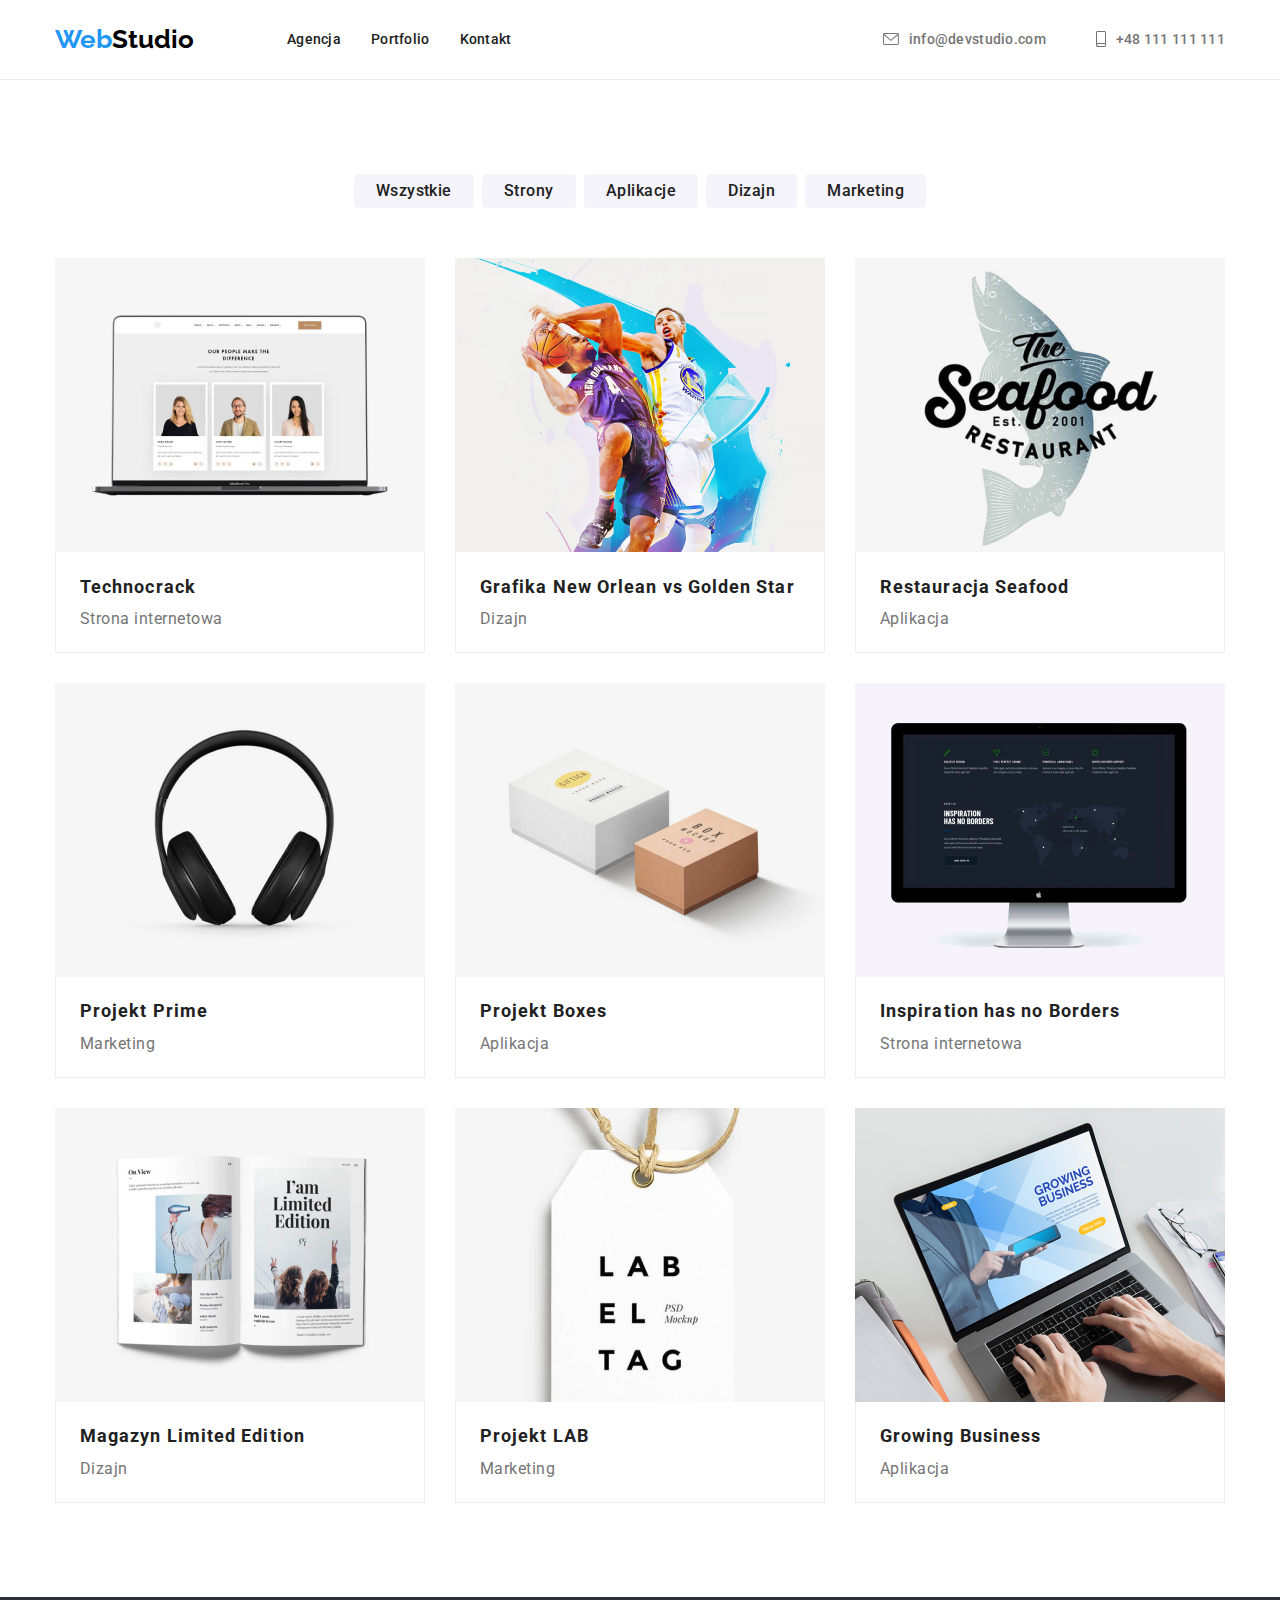
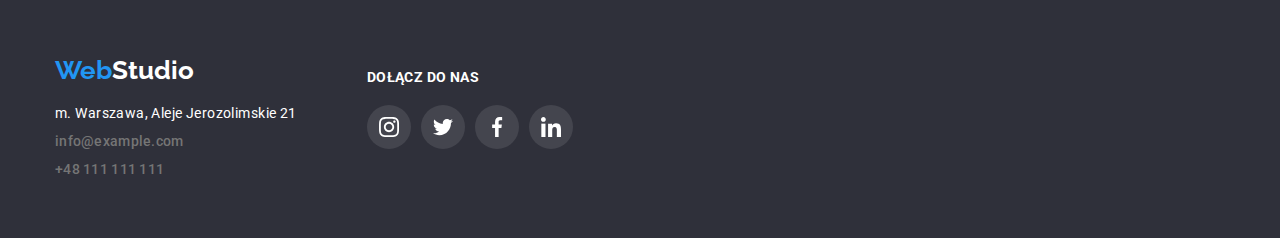
==== portfolio.html @ 6f0b55aa "added all the code from las homework, and finished some tasks" ====
<!DOCTYPE html>
<html lang="en">
  <head>
    <meta charset="UTF-8" />
    <meta http-equiv="X-UA-Compatible" content="IE=edge" />
    <meta name="viewport" content="width=device-width, initial-scale=1.0" />
    <title>Document</title>
    <link rel="stylesheet" href="./css/normalise.css" />
    <link rel="stylesheet" href="./css/styles.css" />
    <link rel="preconnect" href="https://fonts.googleapis.com" />
    <link rel="preconnect" href="https://fonts.gstatic.com" crossorigin />
    <link
      href="https://fonts.googleapis.com/css2?family=Raleway:wght@700&family=Roboto:wght@400;500;700;900&display=swap"
      rel="stylesheet"
    />
  </head>
  <body>
    <header>
      <section class="main-section">
        <div class="container">
          <div class="main-flex">
            <div class="logo-link-wraper">
              <div class="logo">
                <a href="./index.html" class="link">
                  <span class="web">Web</span
                  ><span class="webstudio">Studio</span></a
                >
              </div>
              <nav class="navigation">
                <ul class="movement-links">
                  <li><a href="/agencja">Agencja</a></li>
                  <li><a href="./portfolio.html">Portfolio</a></li>
                  <li><a href="/kontakt"> Kontakt</a></li>
                </ul>
              </nav>
            </div>
            <div class="contact-wrapper">
              <ul class="contacts">
                <li class="mail">
                  <a class="contatcs-width" href="mailto:info@devstudio.com">
                    <svg class="mail-icon" height="12px">
                      <use href="./images/icons.svg#icon-envelope"></use>
                    </svg>
                    <span>info@devstudio.com</span>
                  </a>
                </li>
                <li class="phone">
                  <a class="contatcs-width" href="tel:+48111111111">
                    <svg class="phone-icon" width="10px" height="16px">
                      <use href="./images/icons.svg#icon-smartphone"></use>
                    </svg>
                    <span>+48 111 111 111</span></a
                  >
                </li>
              </ul>
            </div>
          </div>
        </div>
      </section>
    </header>

    <main>
      <div class="container">
        <ul class="portfolio-buttons">
          <li><button type="button">Wszystkie</button></li>
          <li><button type="button">Strony</button></li>
          <li><button type="button">Aplikacje</button></li>
          <li><button type="button">Dizajn</button></li>
          <li><button type="button">Marketing</button></li>
        </ul>
        <ul class="project-list">
          <li>
            <figure>
              <div class="project-list-container">
                <img
                  src="./images/portfolio1.jpg"
                  alt=""
                  width="370"
                  height="294"
                />
                <div class="project-list-overlay">
                  <span class="project-list-text">
                    Technocrack jest popularną platformą wykorzystywaną do
                    rozpowszechniania koronawirusa. Firmy wykorzystują tę
                    platformę do celów szpiegowskich i ataków na
                    niezabezpieczone serwery konkurencji
                  </span>
                </div>
              </div>
              <figcaption>
                <div class="project-box">
                  <h4>Technocrack</h4>
                  <p>Strona internetowa</p>
                </div>
              </figcaption>
            </figure>
          </li>
          <li>
            <figure>
              <img
                src="./images/portfolio2.jpg"
                alt=""
                width="370"
                height="294"
              />
              <figcaption>
                <div class="project-box">
                  <h4>Grafika New Orlean vs Golden Star</h4>
                  <p>Dizajn</p>
                </div>
              </figcaption>
            </figure>
          </li>
          <li>
            <figure>
              <img
                src="./images/portfolio3.jpg"
                alt=""
                width="370"
                height="294"
              />
              <figcaption>
                <div class="project-box">
                  <h4>Restauracja Seafood</h4>
                  <p>Aplikacja</p>
                </div>
              </figcaption>
            </figure>
          </li>
          <li>
            <figure>
              <img
                src="./images/portfolio4.jpg"
                alt=""
                width="370"
                height="294"
              />
              <figcaption>
                <div class="project-box">
                  <h4>Projekt Prime</h4>
                  <p>Marketing</p>
                </div>
              </figcaption>
            </figure>
          </li>
          <li>
            <figure>
              <img
                src="./images/portfolio5.jpg"
                alt=""
                width="370"
                height="294"
              />
              <figcaption>
                <div class="project-box">
                  <h4>Projekt Boxes</h4>
                  <p>Aplikacja</p>
                </div>
              </figcaption>
            </figure>
          </li>
          <li>
            <figure>
              <img
                src="./images/portfolio6.jpg"
                alt=""
                width="370"
                height="294"
              />
              <figcaption>
                <div class="project-box">
                  <h4>Inspiration has no Borders</h4>
                  <p>Strona internetowa</p>
                </div>
              </figcaption>
            </figure>
          </li>
          <li>
            <figure>
              <img
                src="./images/portfolio7.jpg"
                alt=""
                width="370"
                height="294"
              />
              <figcaption>
                <div class="project-box">
                  <h4>Magazyn Limited Edition</h4>
                  <p>Dizajn</p>
                </div>
              </figcaption>
            </figure>
          </li>
          <li>
            <figure>
              <img
                src="./images/portfolio8.jpg"
                alt=""
                width="370"
                height="294"
              />
              <figcaption>
                <div class="project-box">
                  <h4>Projekt LAB</h4>
                  <p>Marketing</p>
                </div>
              </figcaption>
            </figure>
          </li>
          <li>
            <figure>
              <img
                src="./images/portfolio9.jpg"
                alt=""
                width="370"
                height="294"
              />
              <figcaption>
                <div class="project-box">
                  <h4>Growing Business</h4>
                  <p>Aplikacja</p>
                </div>
              </figcaption>
            </figure>
          </li>
        </ul>
      </div>
    </main>

    <footer>
      <section class="contact-section">
        <div class="container">
          <div class="contacts-bellow-wrapper footer-flex">
            <div>
              <a href="./index.html" class="link">
                <span class="web">Web</span
                ><span class="webstudio2">Studio</span></a
              >
              <ul class="contacts-bellow">
                <li><address>m. Warszawa, Aleje Jerozolimskie 21</address></li>
                <li class="contacts-bellow-padding">
                  <a href="mailto:info@example.com">info@example.com</a>
                </li>
                <li class="contacts-bellow-padding">
                  <a href="tel:+48111111111">+48 111 111 111</a>
                </li>
              </ul>
            </div>
            <div class="social-bellow">
              <h4 class="join-us">Dołącz do nas</h4>
              <ul class="social-media-bellow">
                <li>
                  <svg width="44px" height="44px">
                    <use
                      x="12"
                      y="12"
                      href="./images/icons.svg#icon-instagram"
                      width="20px"
                      height="20px"
                    ></use>
                  </svg>
                </li>
                <li>
                  <svg width="44px" height="44px">
                    <use
                      x="12"
                      y="12"
                      href="./images/icons.svg#icon-twitter"
                      width="20px"
                      height="20px"
                    ></use>
                  </svg>
                </li>
                <li>
                  <svg width="44px" height="44px">
                    <use
                      x="12"
                      y="12"
                      href="./images/icons.svg#icon-facebook"
                      width="20px"
                      height="20px"
                    ></use>
                  </svg>
                </li>
                <li>
                  <svg width="44px" height="44px">
                    <use
                      x="12"
                      y="12"
                      href="./images/icons.svg#icon-linkedin"
                      width="20px"
                      height="20px"
                    ></use>
                  </svg>
                </li>
              </ul>
            </div>
          </div>
        </div>
      </section>
    </footer>
  </body>
</html>
---- css/normalise.css ----
/*! modern-normalize v1.1.0 | MIT License | https://github.com/sindresorhus/modern-normalize */

/*
Document
========
*/

/**
Use a better box model (opinionated).
*/

*,
::before,
::after {
  box-sizing: border-box;
}

/**
Use a more readable tab size (opinionated).
*/

html {
  -moz-tab-size: 4;
  tab-size: 4;
}

/**
1. Correct the line height in all browsers.
2. Prevent adjustments of font size after orientation changes in iOS.
*/

html {
  line-height: 1.15; /* 1 */
  -webkit-text-size-adjust: 100%; /* 2 */
}

/*
Sections
========
*/

/**
Remove the margin in all browsers.
*/

body {
  margin: 0;
}

/**
Improve consistency of default fonts in all browsers. (https://github.com/sindresorhus/modern-normalize/issues/3)
*/

body {
  font-family: system-ui, -apple-system,
    /* Firefox supports this but not yet `system-ui` */ "Segoe UI", Roboto,
    Helvetica, Arial, sans-serif, "Apple Color Emoji", "Segoe UI Emoji";
}

/*
Grouping content
================
*/

/**
1. Add the correct height in Firefox.
2. Correct the inheritance of border color in Firefox. (https://bugzilla.mozilla.org/show_bug.cgi?id=190655)
*/

hr {
  height: 0; /* 1 */
  color: inherit; /* 2 */
}

/*
Text-level semantics
====================
*/

/**
Add the correct text decoration in Chrome, Edge, and Safari.
*/

abbr[title] {
  text-decoration: underline dotted;
}

/**
Add the correct font weight in Edge and Safari.
*/

b,
strong {
  font-weight: bolder;
}

/**
1. Improve consistency of default fonts in all browsers. (https://github.com/sindresorhus/modern-normalize/issues/3)
2. Correct the odd 'em' font sizing in all browsers.
*/

code,
kbd,
samp,
pre {
  font-family: ui-monospace, SFMono-Regular, Consolas, "Liberation Mono", Menlo,
    monospace; /* 1 */
  font-size: 1em; /* 2 */
}

/**
Add the correct font size in all browsers.
*/

small {
  font-size: 80%;
}

/**
Prevent 'sub' and 'sup' elements from affecting the line height in all browsers.
*/

sub,
sup {
  font-size: 75%;
  line-height: 0;
  position: relative;
  vertical-align: baseline;
}

sub {
  bottom: -0.25em;
}

sup {
  top: -0.5em;
}

/*
Tabular data
============
*/

/**
1. Remove text indentation from table contents in Chrome and Safari. (https://bugs.chromium.org/p/chromium/issues/detail?id=999088, https://bugs.webkit.org/show_bug.cgi?id=201297)
2. Correct table border color inheritance in all Chrome and Safari. (https://bugs.chromium.org/p/chromium/issues/detail?id=935729, https://bugs.webkit.org/show_bug.cgi?id=195016)
*/

table {
  text-indent: 0; /* 1 */
  border-color: inherit; /* 2 */
}

/*
Forms
=====
*/

/**
1. Change the font styles in all browsers.
2. Remove the margin in Firefox and Safari.
*/

button,
input,
optgroup,
select,
textarea {
  font-family: inherit; /* 1 */
  font-size: 100%; /* 1 */
  line-height: 1.15; /* 1 */
  margin: 0; /* 2 */
}

/**
Remove the inheritance of text transform in Edge and Firefox.
1. Remove the inheritance of text transform in Firefox.
*/

button,
select {
  /* 1 */
  text-transform: none;
}

/**
Correct the inability to style clickable types in iOS and Safari.
*/

button,
[type="button"],
[type="reset"],
[type="submit"] {
  -webkit-appearance: button;
}

/**
Remove the inner border and padding in Firefox.
*/

::-moz-focus-inner {
  border-style: none;
  padding: 0;
}

/**
Restore the focus styles unset by the previous rule.
*/

:-moz-focusring {
  outline: 1px dotted ButtonText;
}

/**
Remove the additional ':invalid' styles in Firefox.
See: https://github.com/mozilla/gecko-dev/blob/2f9eacd9d3d995c937b4251a5557d95d494c9be1/layout/style/res/forms.css#L728-L737
*/

:-moz-ui-invalid {
  box-shadow: none;
}

/**
Remove the padding so developers are not caught out when they zero out 'fieldset' elements in all browsers.
*/

legend {
  padding: 0;
}

/**
Add the correct vertical alignment in Chrome and Firefox.
*/

progress {
  vertical-align: baseline;
}

/**
Correct the cursor style of increment and decrement buttons in Safari.
*/

::-webkit-inner-spin-button,
::-webkit-outer-spin-button {
  height: auto;
}

/**
1. Correct the odd appearance in Chrome and Safari.
2. Correct the outline style in Safari.
*/

[type="search"] {
  -webkit-appearance: textfield; /* 1 */
  outline-offset: -2px; /* 2 */
}

/**
Remove the inner padding in Chrome and Safari on macOS.
*/

::-webkit-search-decoration {
  -webkit-appearance: none;
}

/**
1. Correct the inability to style clickable types in iOS and Safari.
2. Change font properties to 'inherit' in Safari.
*/

::-webkit-file-upload-button {
  -webkit-appearance: button; /* 1 */
  font: inherit; /* 2 */
}

/*
Interactive
===========
*/

/*
Add the correct display in Chrome and Safari.
*/

summary {
  display: list-item;
}
---- css/styles.css ----
:root {
  --brand-color: #212121;
  --background-color: #ffffff;
  --background-color2: #2f303a;
  --icon-color: #757575;
  --hover-color: #2196f3;
  --background-color3: #f5f4fa;
  --clients-color: #afb1b8;
  --icon-bellow: rgba(255, 255, 255, 1);
}
body {
  font-family: "Roboto", sans-serif;
  color: #212121;
}
.container {
  /* box-sizing: border-box;
      display: flex; */
  max-width: 1200px;
  width: 100%;
  align-items: center;
  margin: 0 auto;
  padding: 0 15px;
}
.web {
  color: #2196f3;
  font-family: "Raleway";
  font-style: normal;
  font-weight: 700;
  font-size: 26px;
  line-height: 100%;
}
.webstudio {
  font-family: "Raleway";
  font-style: normal;
  font-weight: 700;
  font-size: 26px;
  line-height: 100%;
  color: #000000;
}
.webstudio2 {
  font-family: "Raleway";
  font-style: normal;
  font-weight: 700;
  font-size: 26px;
  line-height: 100%;
  color: #ffffff;
}
.link {
  text-decoration: none;
}
.main-section {
  background-color: var(--background-color);
  display: flex;
  align-items: center;
  justify-content: space-around;
  /* position: absolute;
        width: 1600px;
        height: 80px;
        left: 0px;
        top: 0px; */
  border-bottom: 1px solid #ececec;
  width: 100%;
  height: 80px;
}

.order-section {
  background-color: var(--background-color2);
  background-image: linear-gradient(
    rgba(47, 48, 58, 0.4),
    rgba(255, 255, 255, 0)
  );
  background-image: url(../images/background-img.jpg);
  width: 1600px;
  margin: 0 auto;
}
.lorem-ipsum-section {
  background-color: var(--background-color);
  width: 100%;
}

.what-we-do-section {
  background-color: var(--background-color);
}
.team-section {
  background-color: var(--background-color3);
}
.contact-section {
  background-color: var(--background-color2);
  width: 100%;
}
.navigation {
  display: flex;
}
.movement-links {
  display: flex;
  width: 254px;
  gap: 30px;

  padding-left: 93px;
  box-sizing: content-box;
}

.movement-links a {
  text-decoration: none;
  font-weight: 500;
  font-size: 14px;
  line-height: 100%;
  letter-spacing: 0.02em;
  color: #212121;
}
.movement-links li {
  list-style-type: none;
}
.movement-links a:hover {
  color: #2196f3;
}

.contacts {
  display: flex;
  gap: 50px;
  width: auto;
  padding-left: 0px;
}
.contacts a {
  text-decoration: none;
  font-weight: 500;
  font-size: 14px;
  line-height: 100%;
  letter-spacing: 0.02em;
  color: #757575;
  display: flex;
  align-items: center;
}

.contacts address {
  font-size: 14px;
  line-height: 146%;
  /* or 171% */

  letter-spacing: 0.03em;

  color: #ffffff;
}
.contacts li {
  list-style-type: none;
}
.contacts a:hover {
  color: #2196f3;
}
.contacts a:hover svg {
  --color1: var(--hover-color);
  --color2: var(--hover-color);
}
.order-class {
  height: 600px;
  display: flex;
  flex-direction: column;
  align-items: center;
  justify-content: center;
}
.order-section h1 {
  font-weight: 900;
  font-size: 44px;
  line-height: 116%;
  /* or 136% */

  text-align: center;
  letter-spacing: 0.06em;
  text-transform: uppercase;
  width: 696px;
  color: #ffffff;

  box-sizing: content-box;
  margin-top: 0px;
  margin-bottom: 0px;
  padding-bottom: 30px;
}
.order-section button {
  width: 200px;
  height: 50px;

  background: #2196f3;
  box-shadow: 0px 4px 4px rgba(0, 0, 0, 0.15);
  border-radius: 4px;
  font-weight: 700;
  font-size: 16px;
  line-height: 160%;
  /* identical to box height, or 188% */

  letter-spacing: 0.06em;
  color: #ffffff;
  cursor: pointer;
  font-family: "Roboto", sans-serif;

  border: none;
}
.order-section button:hover {
  background-color: #757575;
  color: #000000;
}
.lorem-ipsum {
  display: flex;
  justify-content: space-between;
  padding-left: 0px;
  margin-top: 94px;
  margin-bottom: 94px;
}
.lorem-svg {
  width: 270px;
  height: 120px;
  background-color: #f5f4fa;
  display: flex;
  justify-content: center;
  align-items: center;
}

.lorem-ipsum h4 {
  font-weight: 700;
  font-size: 14px;
  line-height: 100%;
  letter-spacing: 0.03em;
  text-transform: uppercase;
}
.lorem-ipsum p {
  font-size: 14px;
  line-height: 146%;
  /* or 171% */

  letter-spacing: 0.03em;

  color: #757575;
}
.lorem-ipsum li {
  list-style-type: none;
  width: 270px;
}
.what-we-do-wrapper {
  padding-bottom: 94px;
}
.what-we-do {
  font-weight: 700;
  font-size: 36px;
  line-height: 100%;
  text-align: center;
  letter-spacing: 0.03em;
  margin-top: 0px;
  margin-bottom: 0px;
  padding-bottom: 50px;
}
.pictures-what-we-do {
  display: flex;
  flex-direction: row;
  width: 1170px;
  justify-content: space-between;
  padding-left: 0px;
}
.pictures-what-we-do li {
  list-style-type: none;
}
.pictures-what-we-do-box {
  position: relative;
}
.pictures-what-we-do-box > img {
  display: block;
}
.pictures-what-we-do-desrciption {
  display: flex;
  position: absolute;
  background: rgba(47, 48, 58, 0.8);
  justify-content: center;
  align-items: center;
  width: 100%;

  bottom: 0;
}
.pictures-what-we-do-desrciption h5 {
  color: #ffffff;
  letter-spacing: 0.03em;
  font-weight: 700;
  font-size: 14px;
  line-height: 16px;
  text-transform: uppercase;
  margin-top: 27px;
  margin-bottom: 27px;
}
.team-wrapper {
  padding-top: 94px;
  padding-bottom: 94px;
}
.team {
  font-weight: 700;
  font-size: 36px;
  line-height: 100%;
  text-align: center;
  letter-spacing: 0.03em;
  margin-top: 0px;
  margin-bottom: 0px;
  padding-bottom: 50px;
}
.team-description {
  display: flex;
  justify-content: space-between;
  padding: 0 0;
  margin: 0 0;
}
.team-description h4 {
  font-weight: 500;
  font-size: 16px;
  line-height: 100%;
  /* identical to box height */

  text-align: center;
  letter-spacing: 0.03em;
  padding-top: 30px;
  margin-top: 0px;
  margin-bottom: 0px;
}
.team-description p {
  font-size: 16px;
  line-height: 100%;
  /* identical to box height */

  text-align: center;
  letter-spacing: 0.03em;

  color: #757575;
  margin-top: 0px;
  margin-bottom: 0px;
  padding-top: 10px;
  padding-bottom: 30px;
}
.team-description li {
  list-style-type: none;
}
.portfolio-buttons {
  display: flex;
  padding-left: 0px;
  justify-content: center;
  gap: 8px;
  margin: 0 0;
  padding-top: 94px;
  padding-bottom: 50px;
}
.portfolio-buttons button {
  cursor: pointer;
  border-radius: 4px;

  font-weight: 500;
  font-size: 16px;
  line-height: 139%;
  /* identical to box height, or 162% */

  text-align: center;
  letter-spacing: 0.03em;
  font-family: "Roboto", sans-serif;
  background-color: #f5f4fa;
  color: #212121;
  border: none;
  padding: 6px 22px 6px 22px;
}
.portfolio-buttons li {
  list-style-type: none;
}
.portfolio-buttons button:hover {
  background-color: #2196f3;
  color: #ffffff;
  filter: drop-shadow(0px 4px 4px rgba(0, 0, 0, 0.25));
}
.project-list {
  display: flex;
  flex-wrap: wrap;
  flex-basis: calc((100% - 60%) / 3);
  gap: 30px;
  padding-left: 0px;
  padding-bottom: 94px;
  margin: 0 0;
}
.project-list li {
  list-style-type: none;
}
.project-list h4 {
  font-weight: 700;
  font-size: 18px;
  line-height: 171%;
  /* identical to box height, or 200% */
  padding-right: 24px;
  padding-left: 24px;
  margin: 0 0;
  padding-bottom: 4px;
  padding-top: 20px;
  letter-spacing: 0.06em;
}
.project-list-text {
  font-weight: 400;
  font-size: 18px;
  line-height: 28px;

  letter-spacing: 0.03em;

  color: #ffffff;
}
.project-list p {
  font-size: 16px;
  line-height: 160%;
  /* identical to box height, or 188% */

  letter-spacing: 0.03em;

  color: #757575;
  padding-left: 24px;
  padding-right: 24px;
  padding-bottom: 20px;
  margin: 0 0;
}
.project-list figure:hover {
  box-shadow: 0px 1px 1px rgba(0, 0, 0, 0.12), 0px 4px 4px rgba(0, 0, 0, 0.06),
    1px 4px 6px rgba(0, 0, 0, 0.16);
  cursor: pointer;
}
.project-list-container {
  position: relative;
  overflow: hidden;
}
.project-list-overlay {
  position: absolute;
  width: 100%;
  height: 100%;
  padding: 49px 45px 49px 24px;
}
.project-list-container:hover .project-list-overlay {
  transform: translate(0%, -100%);
  transition: 250ms cubic-bezier(0.4, 0, 0.2, 1);
  background: rgba(33, 150, 243, 0.9);
  height: 100%;
}

.logo {
  display: flex;
}
.main-section-portfolio {
  background-color: var(--background-color);
  display: flex;
  align-items: center;
  justify-content: space-around;
  border-bottom: 1px solid #ececec;
}

figure {
  margin: 0px 0px;
}
.contacts-bellow {
  padding-top: 20px;
  padding-left: 0px;
  margin-top: 0px;
  margin-bottom: 0px;
}
.contacts-bellow a {
  text-decoration: none;
  font-weight: 500;
  font-size: 14px;
  line-height: 100%;
  letter-spacing: 0.02em;
  color: #757575;
}
.contacts-bellow-wrapper {
  padding-top: 60px;
  padding-bottom: 60px;
}
.contacts-bellow address {
  font-size: 14px;
  line-height: 146%;
  /* or 171% */

  letter-spacing: 0.03em;

  color: #ffffff;
  font-style: normal;
}
.contacts-bellow li {
  list-style-type: none;
}
.contacts-bellow a:hover {
  color: #2196f3;
}
.team-box {
  background-color: #ffffff;
  border-radius: 0px 0px 4px 4px;
  box-shadow: 0px 1px 3px rgba(0, 0, 0, 0.12), 0px 1px 1px rgba(0, 0, 0, 0.14),
    0px 2px 1px rgba(0, 0, 0, 0.2);
}
.main-flex {
  display: flex;
  align-items: center;
  justify-content: space-between;
}
.project-box {
  background: #ffffff;
  border-bottom: 1px solid #eeeeee;
  border-left: 1px solid #eeeeee;
  border-right: 1px solid #eeeeee;
  margin-top: -5px;
}
.logo-link-wraper {
  display: flex;
  align-items: center;
}
.mail-icon {
  width: 16px;
  --color1: var(--icon-color);
}

.mail {
  display: flex;
  align-items: center;
  justify-content: space-between;
}
.phone {
  display: flex;
  align-items: center;
}
.contacts-bellow-padding {
  padding-top: 9px;
}
.social-media {
  display: flex;
  padding-left: 32px;
}
.social-media svg {
  margin-right: 10px;
  margin-bottom: 30px;
}
.social-media svg:hover {
  background-color: #2196f3;
  --color4: var(--background-color);
  border-radius: 100%;
  cursor: pointer;
}
.clients-wrapper {
  padding-top: 94px;
  padding-bottom: 94px;
}
.our-clients {
  font-weight: 700;
  font-size: 36px;
  line-height: 42px;
  text-align: center;
  letter-spacing: 0.03em;

  color: #212121;
  margin-top: 0px;
  margin-bottom: 50px;
}
.clients {
  display: flex;
  gap: 30px;
  justify-content: center;
  padding-left: 0px;
  margin-top: 0px;
  margin-bottom: 0px;
}
.clients li {
  list-style-type: none;
}
.clients svg {
  --color4: var(--clients-color);
  --color1: var(--clients-color);
}
.clients svg:hover {
  --color4: var(--hover-color);
  --color1: var(--hover-color);
  outline-color: #2196f3;
}
.social-media li {
  list-style-type: none;
}
.footer-flex {
  display: flex;
}

.social-media-bellow {
  display: flex;
  padding-left: 0px;
  margin-top: 0px;
  margin-bottom: 0px;
}
.social-media-bellow svg {
  --color4: var(--icon-bellow);
}

.social-media-bellow svg:hover {
  background-color: #2196f3;
  --color4: var(--background-color);
  border-radius: 100%;
  cursor: pointer;
}
.social-media-bellow li {
  list-style-type: none;
  height: 44px;
  background: rgba(255, 255, 255, 0.1);
  border-radius: 100%;
  margin-right: 10px;
}
.join-us {
  font-size: 14px;
  line-height: 16px;
  letter-spacing: 0.03em;
  text-transform: uppercase;

  color: #ffffff;
  margin-top: 0px;
  margin-bottom: 20px;
}
.social-bellow {
  margin-top: 12px;
  margin-left: 70px;
}
.svg-container {
  margin-right: 10px;
  margin-bottom: 30px;
  background: rgba(255, 255, 255, 0.1);
  border-radius: 100%;
  border-radius: 4px;
  outline: 1px solid #afb1b8;
  width: 170px;
  height: 92px;
  display: flex;
  justify-content: center;
  align-items: center;
}
.svg-container:hover svg {
  --color4: var(--hover-color);
  --color1: var(--hover-color);
}
.svg-container:hover {
  outline-color: #2196f3;
  cursor: pointer;
}
.contatcs-width {
  width: auto;
}
.contatcs-width span {
  padding-left: 10px;
}
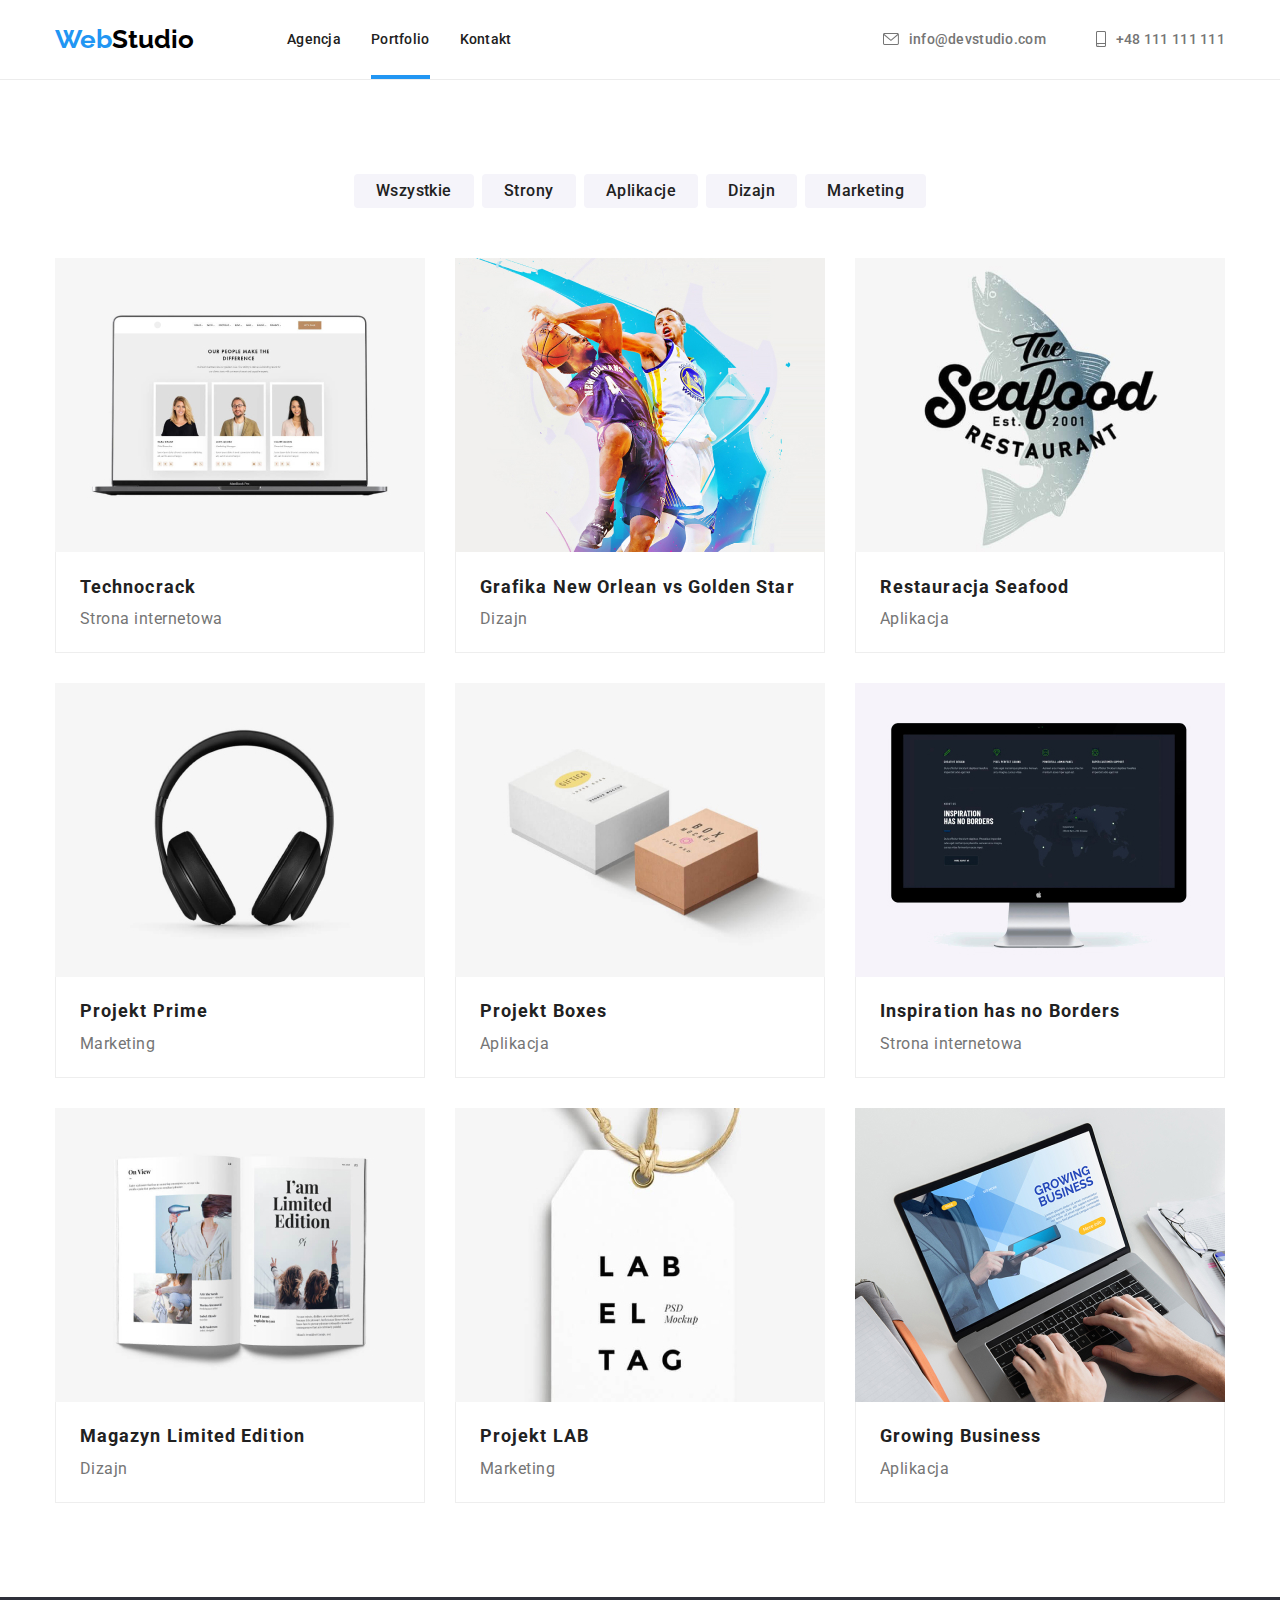
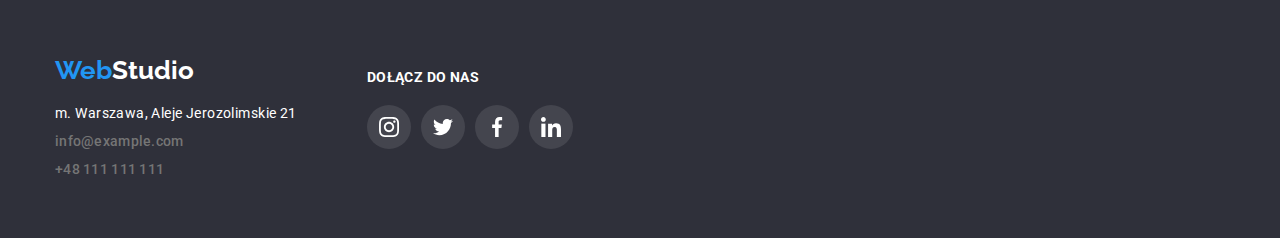
==== commit a183d766: "finished underlines in main section" ====
--- a/portfolio.html
+++ b/portfolio.html
@@ -29,7 +29,9 @@
               <nav class="navigation">
                 <ul class="movement-links">
                   <li><a href="/agencja">Agencja</a></li>
-                  <li><a href="./portfolio.html">Portfolio</a></li>
+                  <li>
+                    <a class="visited-p" href="./portfolio.html">Portfolio</a>
+                  </li>
                   <li><a href="/kontakt"> Kontakt</a></li>
                 </ul>
               </nav>
@@ -70,7 +72,7 @@
         </ul>
         <ul class="project-list">
           <li>
-            <figure>
+            <figure class="project-list-box">
               <div class="project-list-container">
                 <img
                   src="./images/portfolio1.jpg"
--- a/css/styles.css
+++ b/css/styles.css
@@ -107,6 +107,27 @@
   line-height: 100%;
   letter-spacing: 0.02em;
   color: #212121;
+  position: relative;
+}
+.movement-links a:hover:after {
+  content: "";
+  position: absolute;
+
+  width: 100%;
+  height: 4px;
+  background-color: #2196f3;
+  bottom: -32px;
+  left: 0;
+}
+.visited-p::after {
+  content: "";
+  position: absolute;
+
+  width: 100%;
+  height: 4px;
+  background-color: #2196f3;
+  bottom: -32px;
+  left: 0;
 }
 .movement-links li {
   list-style-type: none;
@@ -427,7 +448,7 @@
   height: 100%;
   padding: 49px 45px 49px 24px;
 }
-.project-list-container:hover .project-list-overlay {
+.project-list-box:hover .project-list-overlay {
   transform: translate(0%, -100%);
   transition: 250ms cubic-bezier(0.4, 0, 0.2, 1);
   background: rgba(33, 150, 243, 0.9);
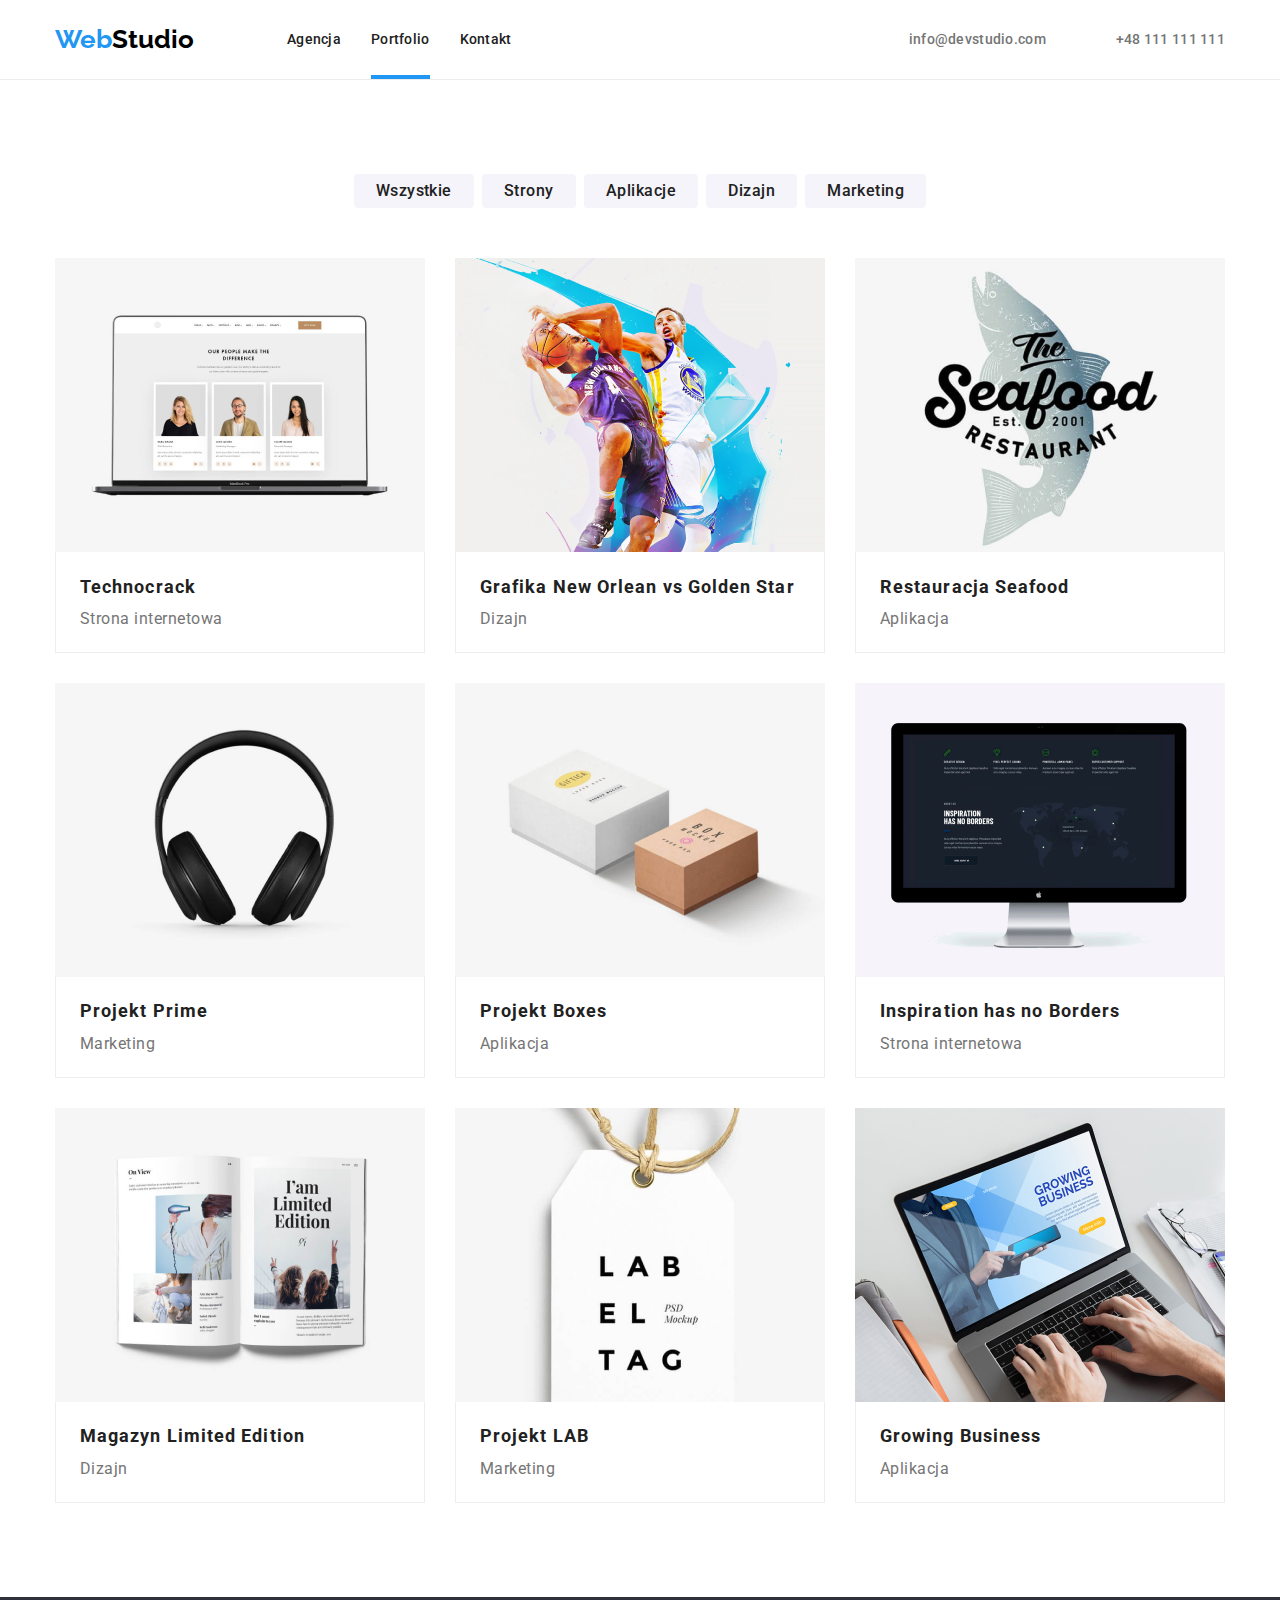
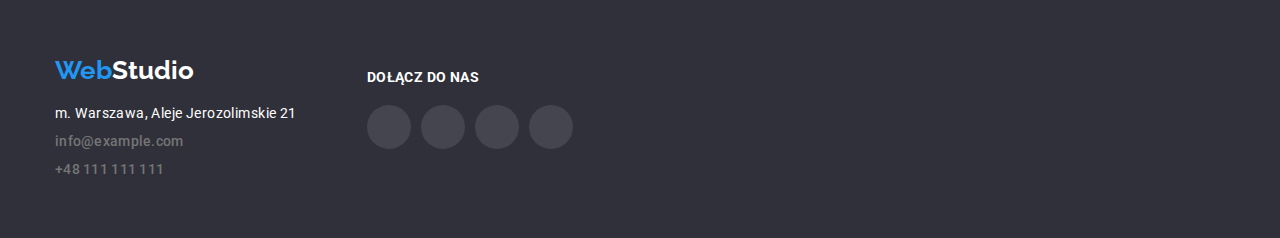
==== commit c7aa8e65: "added modal.js and lost svg" ====
--- a/portfolio.html
+++ b/portfolio.html
@@ -301,5 +301,6 @@
         </div>
       </section>
     </footer>
+    <script src="./js/modal.js"></script>
   </body>
 </html>
--- a/css/styles.css
+++ b/css/styles.css
@@ -72,6 +72,7 @@
   background-image: url(../images/background-img.jpg);
   width: 1600px;
   margin: 0 auto;
+  width: 100%;
 }
 .lorem-ipsum-section {
   background-color: var(--background-color);
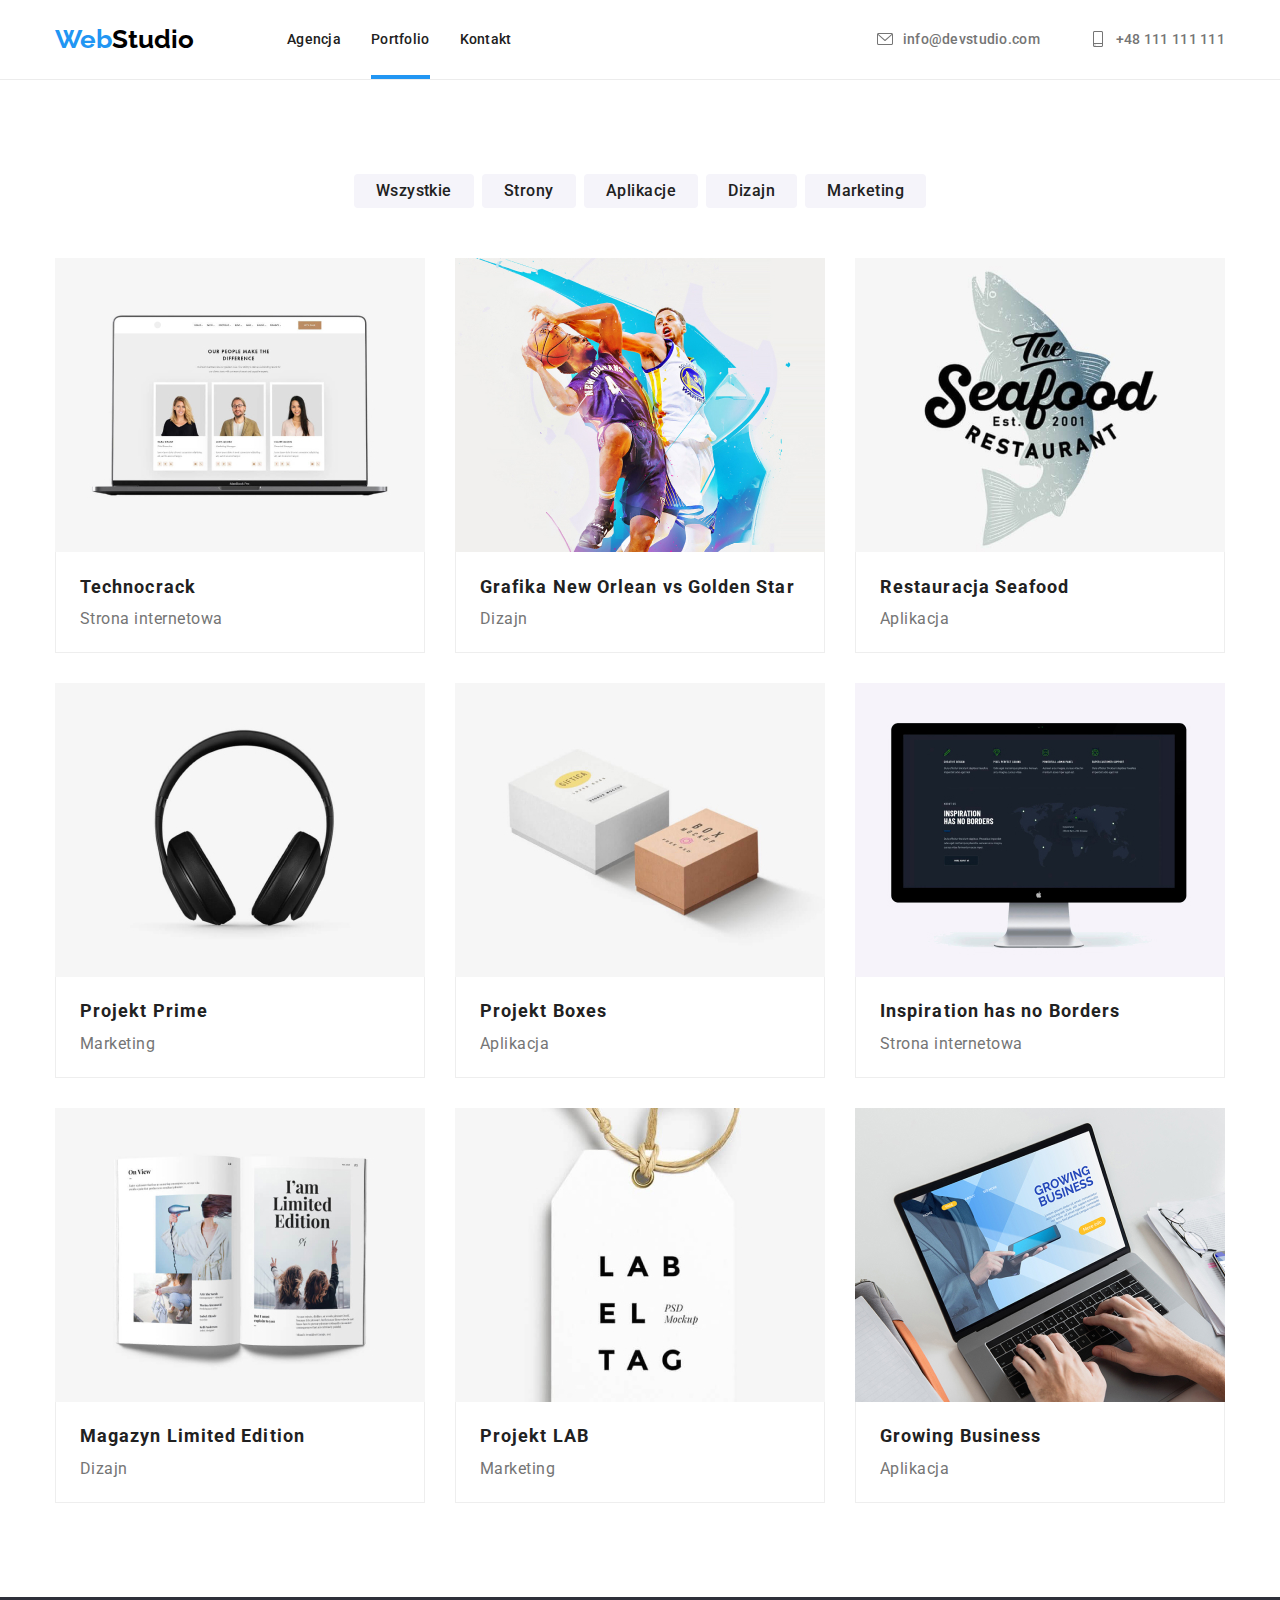
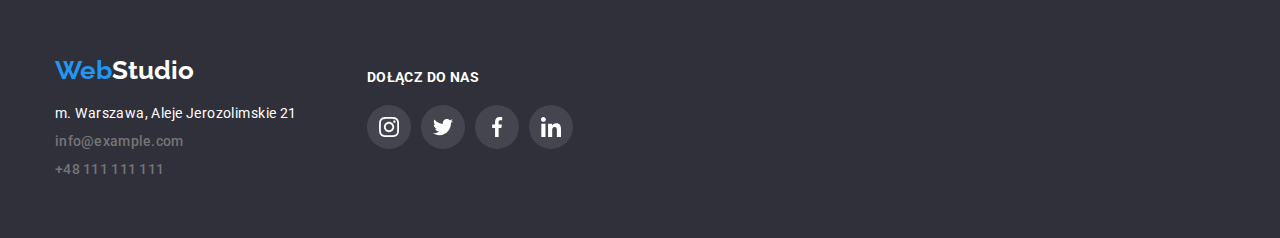
==== commit 248521d2: "added svg, model and animations" ====
--- a/portfolio.html
+++ b/portfolio.html
@@ -301,6 +301,6 @@
         </div>
       </section>
     </footer>
-    <script src="./js/modal.js"></script>
+    <script src="./modal.js"></script>
   </body>
 </html>
--- a/css/styles.css
+++ b/css/styles.css
@@ -133,8 +133,11 @@
 .movement-links li {
   list-style-type: none;
 }
+
 .movement-links a:hover {
   color: #2196f3;
+  transition-duration: 250ms;
+  transition-timing-function: cubic-bezier(0.4, 0, 0.2, 1);
 }
 
 .contacts {
@@ -168,10 +171,21 @@
 }
 .contacts a:hover {
   color: #2196f3;
+  transition-duration: 250ms;
+  transition-timing-function: cubic-bezier(0.4, 0, 0.2, 1);
+}
+.mail-icon {
+  width: 16px;
+  --color1: currentColor;
+}
+.phone-icon {
+  --color1: currentColor;
+  width: 16px;
 }
 .contacts a:hover svg {
-  --color1: var(--hover-color);
-  --color2: var(--hover-color);
+  fill: #2196f3;
+  transition-duration: 250ms;
+  transition-timing-function: cubic-bezier(0.4, 0, 0.2, 1);
 }
 .order-class {
   height: 600px;
@@ -219,6 +233,8 @@
 .order-section button:hover {
   background-color: #757575;
   color: #000000;
+  transition-duration: 250ms;
+  transition-timing-function: cubic-bezier(0.4, 0, 0.2, 1);
 }
 .lorem-ipsum {
   display: flex;
@@ -526,10 +542,6 @@
   display: flex;
   align-items: center;
 }
-.mail-icon {
-  width: 16px;
-  --color1: var(--icon-color);
-}
 
 .mail {
   display: flex;
@@ -550,12 +562,15 @@
 .social-media svg {
   margin-right: 10px;
   margin-bottom: 30px;
+  border-radius: 100%;
 }
 .social-media svg:hover {
   background-color: #2196f3;
-  --color4: var(--background-color);
+  --color1: var(--background-color);
   border-radius: 100%;
   cursor: pointer;
+  transition-duration: 250ms;
+  transition-timing-function: cubic-bezier(0.4, 0, 0.2, 1);
 }
 .clients-wrapper {
   padding-top: 94px;
@@ -584,13 +599,19 @@
   list-style-type: none;
 }
 .clients svg {
-  --color4: var(--clients-color);
   --color1: var(--clients-color);
 }
 .clients svg:hover {
-  --color4: var(--hover-color);
+  --color1: var(--hover-color);
   --color1: var(--hover-color);
   outline-color: #2196f3;
+  transition-duration: 250ms;
+  transition-timing-function: cubic-bezier(0.4, 0, 0.2, 1);
+}
+.clients-link {
+  text-decoration: none;
+  color: var(--clients-color);
+  transition: color 250ms cubic-bezier(0.4, 0, 0.2, 1);
 }
 .social-media li {
   list-style-type: none;
@@ -606,7 +627,8 @@
   margin-bottom: 0px;
 }
 .social-media-bellow svg {
-  --color4: var(--icon-bellow);
+  --color1: var(--icon-bellow);
+  border-radius: 100%;
 }
 
 .social-media-bellow svg:hover {
@@ -614,6 +636,8 @@
   --color4: var(--background-color);
   border-radius: 100%;
   cursor: pointer;
+  transition-duration: 250ms;
+  transition-timing-function: cubic-bezier(0.4, 0, 0.2, 1);
 }
 .social-media-bellow li {
   list-style-type: none;
@@ -656,6 +680,7 @@
 .svg-container:hover {
   outline-color: #2196f3;
   cursor: pointer;
+  transition: color 250ms cubic-bezier(0.4, 0, 0.2, 1);
 }
 .contatcs-width {
   width: auto;
@@ -663,3 +688,40 @@
 .contatcs-width span {
   padding-left: 10px;
 }
+.is-hidden {
+  opacity: 0;
+  visibility: hidden;
+  pointer-events: none;
+}
+.backdrop {
+  position: fixed;
+  display: flex;
+  left: 0;
+  top: 0;
+  width: 100%;
+  height: 100%;
+  background-color: rgba(0 0 0 / 0.2);
+  transition: scale(1);
+}
+.modal {
+  width: 528px;
+  height: 581px;
+  background-color: #ffffff;
+  margin: auto;
+  padding: 14px;
+  display: flex;
+  opacity: inherit;
+  visibility: inherit;
+  transition-property: visibility, opacity;
+  transition-duration: 400ms;
+  transition-timing-function: cubic-bezier(0.4, 0, 0.2, 1);
+}
+.modal-button {
+  border-radius: 100%;
+  cursor: pointer;
+  width: 30px;
+  height: 30px;
+  border: 1px solid rgba(0, 0, 0, 0.1);
+  background-color: rgba(255, 255, 255, 1);
+  margin-left: 470px;
+}
